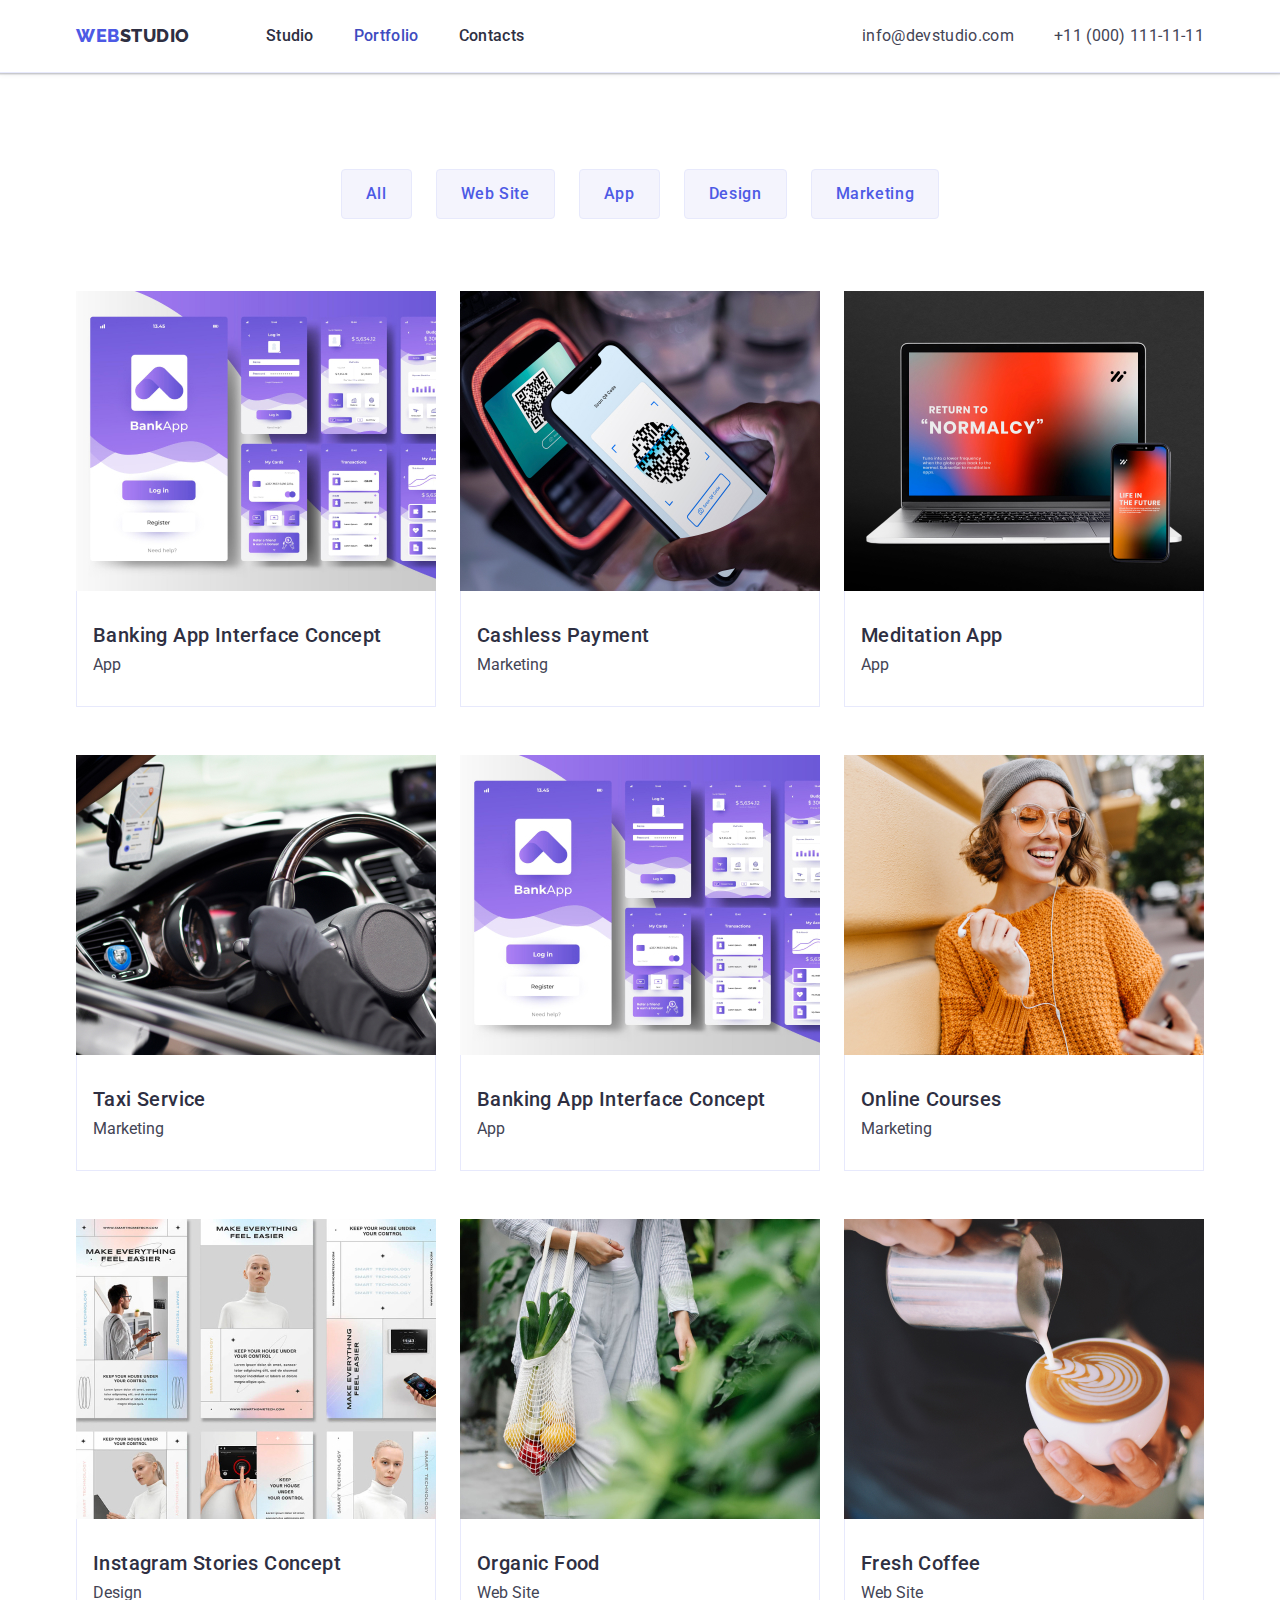
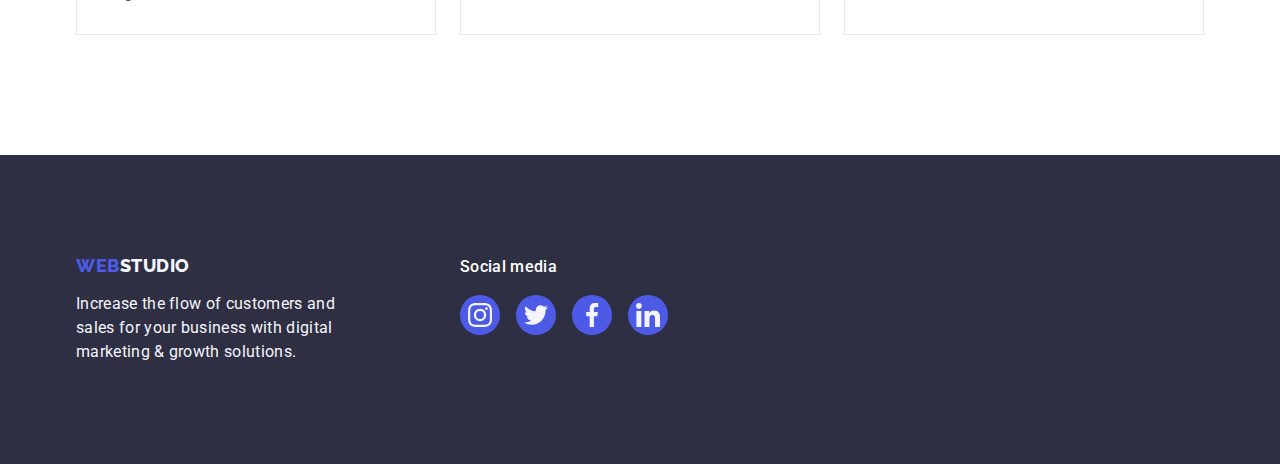
==== portfolio.html @ c58bf481 "Initial commit" ====
<!DOCTYPE html>
<html lang="en">
  <head>
    <meta charset="UTF-8" />
    <meta http-equiv="X-UA-Compatible" content="IE=edge" />
    <meta name="viewport" content="width=device-width, initial-scale=1.0" />
    <title>Portfolio</title>
    <link rel="preconnect" href="https://fonts.googleapis.com" />
    <link rel="preconnect" href="https://fonts.gstatic.com" crossorigin />
    <link
      href="https://fonts.googleapis.com/css2?family=Raleway:wght@800&family=Roboto:wght@400;500;700&display=swap"
      rel="stylesheet"
    />
    <link
      rel="stylesheet"
      href="https://cdnjs.cloudflare.com/ajax/libs/modern-normalize/1.1.0/modern-normalize.min.css"
      integrity="sha512-wpPYUAdjBVSE4KJnH1VR1HeZfpl1ub8YT/NKx4PuQ5NmX2tKuGu6U/JRp5y+Y8XG2tV+wKQpNHVUX03MfMFn9Q=="
      crossorigin="anonymous"
      referrerpolicy="no-referrer"
    />
    <link rel="stylesheet" href="./css/style.css" />
  </head>
  <body>
    <header class="header">
      <div class="header-div container">
        <nav class="header-div-nav">
          <a href="./index.html" target="_blank" class="web-studio-logo link">
            WEB<span class="web-studio">Studio</span>
          </a>
          <ul class="ul-list-menu">
            <li >
              <a  class="menu-p link"  href="./index.html">Studio</a>
            </li>
            <li >
              <a class="menu link" href="./portfolio.html">Portfolio</a>
            </li>
            <li>
              <a class="menu-s link" href="">Contacts</a>
            </li>
          </ul>
        </nav>
        <address class="address">
          <ul class="ul-list-menu">
            <li>
              <a class="contacts-info link" href="mailto:info@devstudio.com"
                >info@devstudio.com</a
              >
            </li>
            <li>
              <a class="contacts-info link" href="tel:+110001111111">+11 (000) 111-11-11</a>
            </li>
          </ul>
        </address>
      </div>
      </header>
    <main>
      <section class="filter-section">
        <div class="container">
          <h1 hidden>Filters</h1>
          <ul class="portfolio-list-filters list ">
            <li>
              <button class="all-button" type="button">All</button>
            </li>
            <li>
              <button class="all-button" type="button">Web Site</button>
            </li>
            <li>
              <button class="all-button" type="button">App</button>
            </li>
            <li>
              <button class="all-button" type="button">Design</button>
            </li>
            <li>
              <button class="all-button" type="button">Marketing</button>
            </li>
          </ul>

          <ul class="portfolio-list list">
            <li class="portfolio-list-item">
              <a class="portfolio-link" href="">
                <div class="portfolio-card-wrap">
                  <img
                  src="./images/Portfolio/App/BankingAppInterfaceConcept.jpg"
                  alt="Banking App Interface Concept"
                  width="360"
                />
                <p class="portfolio-part-text">14 Stylish and User-Friendly App Design Concepts · Task Manager App · Calorie Tracker App · Exotic Fruit Ecommerce App · Cloud Storage App </p>
                </div>
              <div  class="container-apps">
                <h2 class="main-features">Banking App Interface Concept</h2>
                <p class="partfolio-parag ">App</p>
                </div>
              </a>
            </li>
            <li class="portfolio-list-item ">
              <a class="portfolio-link" href="">
                <div class="portfolio-card-wrap">
                  <img
                  src="./images/Portfolio/App/CashlessPayment.jpg"
                  alt="Cashless Payment"
                  width="360"
                />
                <p class="portfolio-part-text">14 Stylish and User-Friendly App Design Concepts · Task Manager App · Calorie Tracker App · Exotic Fruit Ecommerce App · Cloud Storage App </p>
                </div>
              <div class="container-apps">
                  <h2 class="main-features">Cashless Payment</h2>
                  <p class="partfolio-parag">Marketing</p>
                </div>
              </a>
            </li>
          <li class="portfolio-list-item">
            <a class="portfolio-link" href="">
                <div class="portfolio-card-wrap">
                  <img
                  src="./images/Portfolio/App/MeditationApp.jpg"
                  alt="Meditation App"
                  width="360"
              />
              <p class="portfolio-part-text">14 Stylish and User-Friendly App Design Concepts · Task Manager App · Calorie Tracker App · Exotic Fruit Ecommerce App · Cloud Storage App </p>
                </div>
                <div class="container-apps">
                  <h2 class="main-features">Meditation App</h2>
                  <p class="partfolio-parag">App</p>
                 </div> 
            </a>
           </li>
             <li class="portfolio-list-item">
              <a class="portfolio-link" href="">
                <div class="portfolio-card-wrap">
                  <img
                  src="./images/Portfolio/App/TaxiService.jpg"
                  alt="Taxi Service"
                  width="360"
              />
              <p class="portfolio-part-text">
                14 Stylish and User-Friendly App Design Concepts · Task Manager App · Calorie Tracker App · Exotic Fruit Ecommerce App · Cloud Storage App 
              </p>
                </div>
                <div class="container-apps">
                  <h2 class="main-features">Taxi Service</h2>
                  <p class="partfolio-parag">Marketing</p>
                </div> 
               </a>
            </li>
            <li class="portfolio-list-item">
              <a class="portfolio-link" href="">
                <div class="portfolio-card-wrap">
                  <img
                  src="./images/Portfolio/App/BankingAppInterfaceConcept.jpg"
                  alt="Banking App Interface Concept"
                  width="360"
                />
                <p class="portfolio-part-text">14 Stylish and User-Friendly App Design Concepts · Task Manager App · Calorie Tracker App · Exotic Fruit Ecommerce App · Cloud Storage App </p>
                </div>
              <div  class="container-apps">
                <h2 class="main-features">Banking App Interface Concept</h2>
                <p class="partfolio-parag">App</p>
                </div>
              </a>
            </li>

            <li class="portfolio-list-item">
              <a class="portfolio-link" href="">
                <div class="portfolio-card-wrap">
                  <img
                  src="./images/Portfolio/App/OnlineCourses.jpg"
                  alt="Online Courses"
                  width="360"
                />
                  <p class="portfolio-part-text">
                    14 Stylish and User-Friendly App Design Concepts · Task Manager App · Calorie Tracker App · Exotic Fruit Ecommerce App · Cloud Storage App 
                  </p>
                </div>
                <div class="container-apps">
                  <h2 class="main-features">Online Courses</h2>
                  <p class="partfolio-parag">Marketing</p>
                </div>
              </a>
            </li>
            <li class="portfolio-list-item">
              <a class="portfolio-link" href="">
                <div class="portfolio-card-wrap">
                  <img
                  src="./images/Portfolio/App/InstagramStoriesConcept.jpg"
                  alt="Instagram Stories Concept"
                  width="360"
                />
                <p class="portfolio-part-text">
                  14 Stylish and User-Friendly App Design Concepts · Task Manager App · Calorie Tracker App · Exotic Fruit Ecommerce App · Cloud Storage App 
                </p>
                </div>
                <div class="container-apps">
                  <h2 class="main-features">Instagram Stories Concept</h2>
                  <p class="partfolio-parag">Design</p>
                </div>
              </a>
            </li>
            <li class="portfolio-list-item">
              <a class="portfolio-link" href="">
                <div class="portfolio-card-wrap">
                  <img
                    src="./images/Portfolio/App/OrganicFood.jpg"
                    alt="Organic Food"
                    width="360"
                  />
                  <p class="portfolio-part-text">
                    14 Stylish and User-Friendly App Design Concepts · Task Manager App · Calorie Tracker App · Exotic Fruit Ecommerce App · Cloud Storage App 
                  </p>
                </div>
                <div class="container-apps">
                  <h2 class="main-features">Organic Food</h2>
                  <p class="partfolio-parag">Web Site</p>
                </div>
              </a>
            </li>
            <li class="portfolio-list-item">
              <a class="portfolio-link" href="">
                <div class="portfolio-card-wrap">
                  <img
                  src="./images/Portfolio/App/FreshCoffee.jpg"
                  alt="Fresh Coffee"
                  width="360"
                />
                  <p class="portfolio-part-text">
                    14 Stylish and User-Friendly App Design Concepts · Task Manager App · Calorie Tracker App · Exotic Fruit Ecommerce App · Cloud Storage App 
                  </p>
                </div>
                <div class="container-apps">
                  <h2 class="main-features">Fresh Coffee</h2>
                  <p class="partfolio-parag">Web Site</p>
                </div>
              </a>
            </li>
          </ul>
        </div>
        
      </section>
    </main>
    <footer class="main-footer">
      <div class="footer-container container">
        <div class="footer-logo">
          <a href="./index.html" target="blank" class="web-studio-logo link web-studio-footer">
            WEB<span class="studio-footer">Studio</span>
          </a>
          <p class="footer-p">
            Increase the flow of customers and sales for your business with digital
            marketing & growth solutions.
          </p>
        </div>
        <div class="footer-social"> 
          <p class="soc-media">Social media</p>
          <ul class="socials-footer list">
            <li class="socials-item">
              <a  href="" class="socials-footer-link link"  target="_blank" rel="noopener noreferrer" aria-label="Instagram icon">
                <svg class="socials-icon" width="24" height="24" >
                  <use href="./images/icons.svg#instagram"></use>
                </svg>
              </a>
            </li>
            <li class="socials-item">
              <a href="" class="socials-footer-link link" target="_blank" rel="noopener noreferrer" aria-label="Twitter icon" >
                <svg class="socials-icon" width="24" height="24" >
                  <use href="./images/icons.svg#twitter"></use>
                </svg>
              </a>
            </li>
            <li class="socials-item">
              <a href="" class="socials-footer-link link" target="_blank" rel="noopener noreferrer" aria-label="Facebook icon">
                <svg class="socials-icon" width="24" height="24" >
                  <use href="./images/icons.svg#facebook"></use>
                </svg>
              </a>
            </li>
            <li class="socials-item">
              <a href="" class="socials-footer-link link" target="_blank" rel="noopener noreferrer" aria-label="Linkedin icon">
                <svg class="socials-icon" width="24" height="24" >
                  <use href="./images/icons.svg#linkedin"></use>
                </svg>
              </a>
            </li>
          </ul>
        </div>
      </div>
    </footer>
  </body>
</html>
---- css/style.css ----
html {
  box-sizing: border-box;
}
*,
*::before,
* {
  box-sizing: inherit;
}
::after{
  content: "";
  position: absolute;
  left: 0;
  bottom: -1px; 
  height: 4px;
  background-color: var(--hover-link);
  border-radius: 2px;
}

:root {
  --background-color: #2e2f42;
  --background-light-color: #f4f4fd;
  --button-color: #4d5ae5;
  --hover-link: #404bbf;
  --border-buttom: #e7e9fc;
  --p_text: #434455;
  --fff: #ffffff;
  /* --transition: 250ms cubic-bezier(0.4, 0, 0.2, 1); */
}
img {
  display: block;
}
h1,
h2,
h3,
p,
ul {
  margin: 0;
  padding: 0;
}
.header {
  border-bottom: 1px solid var(--border-buttom);
  box-shadow: 0px 2px 1px rgba(46, 47, 66, 0.08),
    0px 1px 1px rgba(46, 47, 66, 0.16), 0px 1px 6px rgba(46, 47, 66, 0.08);
}
.header-div {
  padding: 24px 0px 24px 0px;
  display: flex;
  justify-content: space-between;
  align-items: center;
}
.container {
  width: 1158px;
  margin: 0 auto;
  padding: 0 15px;
}
.header-div-nav {
  display: flex;
  align-items: center;
}
button {
  font-family: "Roboto", sans-serif;
  font-weight: 500;
  letter-spacing: 0.04em;
  cursor: pointer;
}
body {
  margin: auto;
  font-family: "Roboto", sans-serif;
  font-style: normal;
  background-color: var(--fff);
  color: var(--p_text);
}
.link {
  text-decoration: none;
  display: block;
}
.web-studio-logo {
  display: inline-block;
  margin-right: 76px;
  font-family: "Raleway", sans-serif;
  font-weight: 800;
  font-size: 18px;
  line-height: 1.17;
  letter-spacing: 0.03em;
  text-transform: uppercase;
  color: var(--button-color);
}
.par {
  max-width: 264px;
}
.web-studio {
  color: var(--background-color);
}
/* Menu1 */
.ul-list-menu {
  list-style: none;
  display: flex;
  gap: 40px;
  padding: 0;
}
.menu {
  position: relative;
  display: block;
  padding: 24px 0;
  font-weight: 500;
  font-size: 16px;
  line-height: 1.5;
  letter-spacing: 0.02em;
  color: var(--hover-link);
  transition: color 250ms cubic-bezier(0.4, 0, 0.2, 1);
}
.menu:hover,
.menu:focus {
  color: var(--hover-link);
}
.menu-p{
  position: relative;
  display: block;
  padding: 24px 0;
  font-weight: 500;
  font-size: 16px;
  line-height: 1.5;
  letter-spacing: 0.02em;
  color: var(--background-color);
  transition: color 250ms cubic-bezier(0.4, 0, 0.2, 1);
}
.menu-s{
  position: relative;
  display: block;
  padding: 24px 0;
  font-weight: 500;
  font-size: 16px;
  line-height: 1.5;
  letter-spacing: 0.02em;
  color: var(--background-color);
  transition: color 250ms cubic-bezier(0.4, 0, 0.2, 1);
}
.menu-c:hover,
.menu-c:focus,
.menu-p:hover,
.menu-p:focus,
.menu-s:hover,
.menu-s:focus {
  color: var(--hover-link);
}
.address {
  font-style: normal;
  font-size: 16px;
  line-height: 1.5;
  letter-spacing: 0.02em;
}
.contacts-info {
  color: var(--p_text);
  transition: color 250ms cubic-bezier(0.4, 0, 0.2, 1);
}
.contacts-info:hover,
.contacts-info:focus {
  color: var(--hover-link);
}
/* Main */
/* Section 1 */
.main-hero {
  max-width: 1440px;
  margin-left: auto;
  margin-right: auto;
  padding-top: 188px;
  padding-bottom: 188px;
  min-height: 100px;
  background: var(--background-color);
  background-image: linear-gradient(rgba(46, 47, 66, 0.7), rgba(46, 47, 66, 0.7)),url(../images/background-img/people-office1.jpg);
  background-repeat: no-repeat;
  background-position: center;
  background-size: cover;
}

.solutions {
  margin-left: auto;
  margin-right: auto;
  max-width: 496px;
  min-height: 100px;
  font-weight: 700;
  font-size: 56px;
  line-height: 1.07;
  text-align: center;
  letter-spacing: 0.02em;
  color: var(--fff);
}
.order-btn {
  margin: 48px auto 0 auto;
  display: block;
  min-width: 169px;
  height: 56px;
  border-radius: 4px;
  border: none;
  font-family: "Roboto", sans-serif;
  font-size: 16px;
  padding: 16px 32px;
  box-shadow: 0px 4px 4px rgba(0, 0, 0, 0.15);
  border-radius: 4px;
  line-height: 1.5;
  color: var(--fff);
  background-color: var(--button-color);
  transition:background-color 250ms cubic-bezier(0.4, 0, 0.2, 1);
}
.order-btn:hover,
.order-btn:focus {
  background-color: var(--hover-link);
}
/* //  Section 1 */
/* Section 2 */
.section-features {
  padding: 120px 0;
}
.features-ul-list {
  display: flex;
  justify-content: space-between;
  gap: 24px;
  padding: 0px;
}
.features-ul-li {
  width: calc((100% - 72px) / 4);
  list-style-type: none;
}
.features-cards {
  height: 112px;
  margin-bottom: 8px;
  border-radius: 4px;
  display: flex;
  align-items: center;
  justify-content: center;
  background-color: var(--background-light-color);

}
.main-features {
  margin-bottom: 8px;
  font-weight: 500;
  font-size: 20px;
  line-height: 1.2;
  letter-spacing: 0.02em;
  color: var(--background-color);
}
.visually-hidden {
  position: absolute;
  width: 1px;
  height: 1px;
  margin: -1px;
  border: 0;
  padding: 0;
  white-space: nowrap;
  clip-path: inset(100%);
  clip: rect(0 0 0 0);
  overflow: hidden;
}
.main-parag {
  font-size: 16px;
  line-height: 1.5;
  letter-spacing: 0.02em;
  color: #434455;
}
.main-parag:hover,
.main-parag:focus{
  transform: translateY(0%);
}
/* //Section 2 */
/* Section 3 */
.actions {
  padding-bottom: 120px;
  background: var(--fff);
}
.main-actions {
  margin-bottom: 72px;
  font-family: "Roboto";
  font-style: normal;
  font-weight: 700;
  font-size: 36px;
  line-height: 1.11;
  text-align: center;
  letter-spacing: 0.02em;
  text-transform: capitalize;
  color: var(--background-color);
}
.list {
  list-style: none;
}

.ul-actions {
  display: flex;
  padding-left: 0;
  gap: 24px;
  margin-right: 24px;
  margin-right: 0;
}
/* //Section 3 */
/* Section 4 */
.team {
  padding-top: 120px;
  padding-bottom: 120px;
  background: var(--background-light-color);
}
.our-team {
  margin-bottom: 72px;
  font-style: normal;
  font-weight: 700;
  font-size: 36px;
  line-height: 1.11;
  text-align: center;
  letter-spacing: 0.02em;
  text-transform: capitalize;
  color: var(--background-color);
}
.ul-team {
  display: flex;
  gap: 24px;
  padding-left: 0;
}
.team-items {
  gap: 24px;
  border-radius: 0px 0px 4px 4px;
  background-color: var(--fff);
  box-shadow: 0px 1px 6px rgba(46, 47, 66, 0.08),
    0px 1px 1px rgba(46, 47, 66, 0.16), 0px 2px 1px rgba(46, 47, 66, 0.08);
}
.div-team-items {
  padding: 32px 0;
}
.name-and-surname {
  margin-bottom: 8px;
  font-size: 20px;
  font-weight: 500;
  line-height: 1.2;
  text-align: center;
  letter-spacing: 0.02em;
  color: var(--background-color);
}
.job {
  margin-bottom: 8px;
  font-weight: 400;
  font-size: 16px;
  line-height: 1.5;
  text-align: center;
  letter-spacing: 0.02em;
  color: var(--p_text);
}
/* Social items */
.socials {
  display: flex;
  justify-content: center;
  align-items: center;
  gap: 24px;
 
}
.socials-link {
  display: flex;
  justify-content: center;
  align-items: center;
  height: 100%;
  background-color: var(--button-color);
  border-radius: 50%;
  color: var(--background-light-color);
  transition: background-color 250ms cubic-bezier(0.4, 0, 0.2, 1);
  
}

.socials-item{
  width: 40px;
  height: 40px; 
}
.socials-link:hover ,
.socials-link:focus {
  background-color: var(--hover-link); 
}
.socials-icon {
  fill: var(--background-light-color);
}


/* // Social items */
.customers{
  padding-top: 120px;
  padding-bottom: 120px;
}
.customers-h2 {
  margin-bottom: 72px;
  font-weight: 700;
  font-size: 36px;
  line-height: 1.11;
  text-align: center;
  letter-spacing: 0.02em;
  text-transform: capitalize;
  color: var(--background-color);
}
.customers-clients{
  display: flex;
  gap: 24px;
}
.customer-items{
  width:calc((100% - 120px) / 6);
  height: 88px;
  
}
.customer-link{
  display: flex; 
  align-items: center; 
  justify-content: center; 
  color:#8e8f99;
  width: 100%;
  height: 100%;
  border: 1px solid #8e8f99;
  border-radius: 4px;
  transition:border-color 250ms cubic-bezier(0.4, 0, 0.2, 1), color 250ms cubic-bezier(0.4, 0, 0.2, 1);
}
.customer-link:hover,
.customer-link:focus{
  border-color: var(--hover-link);
  color: var(--hover-link);
}
.logo-ya-co{
  fill: currentColor;
}
.main-footer {
  padding-top: 100px;
  padding-bottom: 100px;
  background: var(--background-color);
}
.footer-container{
  display: flex;
  align-items: baseline;
}
.footer-logo{
 
  margin-right: 120px;
}

.socials-footer{
  display: flex;
  gap:16px;
}
.socials-footer-link{
  display: flex;
  justify-content: center;
  align-items: center;
  height: 100%;
  background-color: var(--button-color);
  border-radius: 50%;
  color: var(--background-light-color);
  transition: background-color 250ms cubic-bezier(0.4, 0, 0.2, 1);
  width: 40px;
  height: 40px;
}
.socials-footer-link:hover,
.socials-footer-link:focus{
  background-color: #31d0aa;
}

.studio-footer {
  color: var(--background-light-color);
}
.footer-p {
  max-width: 264px;
  font-weight: 400;
  font-size: 16px;
  line-height: 1.5;
  letter-spacing: 0.02em;
  color: var(--background-light-color);
}
.footer-social{

}
.soc-media {
  margin-bottom: 16px; 
  font-weight: 500;
  font-size: 16px;
  line-height: 24px;
  letter-spacing: 0.02em;
  color: var(--fff);
}
.web-studio-footer {
  margin: 0;
  margin-bottom: 16px;
}
/* Portfolio */
.filter-section {
  padding-top: 96px;
  padding-bottom: 120px;
}
.portfolio-list-filters {
  display: flex;
  justify-content: center;
  gap: 24px;
  padding-left: 0;
  margin-bottom: 72px;
  margin-right: 24px；;
}
.portfolio-list {
  column-gap: 24px;
  padding-left: 0;
  display: flex;
  gap: 24px;
  margin-right: 24px;
  margin-right: 0;
  flex-wrap: wrap;
  row-gap: 48px;
}
.portfolio-list-item{

}
.portfolio-link{
  display: block;
  transition:box-shadow 250ms cubic-bezier(0.4, 0, 0.2, 1);
  text-decoration: none;
}
.portfolio-link:hover,
.portfolio-link:focus{
  box-shadow:  0px 1px 6px rgba(46, 47, 66, 0.08), 0px 1px 1px rgba(46, 47, 66, 0.16), 0px 2px 1px rgba(46, 47, 66, 0.08); 
  
}
.partfolio-parag{
  color: var(--p_text);
 
}
.container-apps {
  padding: 32px 16px;
  border: 1px solid var(--border-buttom);
  border-top: none;
  position: relative;
  overflow: hidden; 
  
}
.all-button {
  border: 1px solid var(--border-buttom);
  padding-top: 12px;
  padding-bottom: 12px;
  padding-left: 24px;
  padding-right: 24px;
  font-family: var(--primary-font);
  font-size: 16px;
  line-height: 1.5;
  letter-spacing: 0.04em;
  color: var(--button-color);
  background-color: var(--background-light-color);
  border-radius: 4px;
  transition: color 250ms cubic-bezier(0.4, 0, 0.2, 1), background-color 250ms cubic-bezier(0.4, 0, 0.2, 1), border-color 250ms cubic-bezier(0.4, 0, 0.2, 1), box-shadow 250ms cubic-bezier(0.4, 0, 0.2, 1); 
}
.all-button:hover,
.all-button:focus {
  border: 1px solid transparent;
  border-radius: 4px;
  color: var(--fff);
  background-color: var(--hover-link);
  box-shadow: 0px 3px 1px rgba(0, 0, 0, 0.1), 0px 2px 1px rgba(0, 0, 0, 0.08),
  0px 2px 2px rgba(0, 0, 0, 0.12);
}
/* .portfolio_list_item{

} */

/* Modal Window */
.modal-container{
  position: fixed;
  top: 0; 
  left: 0;
  width: 100%;
  height: 100%;
  background-color: rgba(46, 47, 66, 0.4);
  transition: opacity 250ms cubic-bezier(0.4, 0, 0.2, 1), visibility 250ms cubic-bezier(0.4, 0, 0.2, 1);
}
.is-hidden{
  opacity: 0;
  visibility: hidden; 
  pointer-events: none;
}

.portfolio-card-wrap{
  position: relative;
  overflow: hidden;
}
.portfolio-part-text{
  height: 100%;
  line-height: 1.5;
  letter-spacing: 0.02em; 
  color: var(--background-light-color);
  position: absolute;
  top: 0;
  padding: 40px 32px;
  transform: translateY(100%);
  background-color: var(--button-color);
  /* transform: 250ms cubic-bezier(0.4, 0, 0.2, 1); */
  transition:transform 250ms cubic-bezier(0.4, 0, 0.2, 1); 
}
.portfolio-link:hover .portfolio-part-text,
.portfolio-link:focus .portfolio-part-text{
transform: translateY(0);
}

.modal-window{
  position: absolute;
  top: 50%; 
  left: 50%; 
  transform: translate(-50%, -50%) scale(1);
  width: 408px;
  min-height: 584px; 
  background: #fcfcfc;
  box-shadow:  0px 1px 1px rgba(0, 0, 0, 0.14), 0px 1px 3px rgba(0, 0, 0, 0.12), 0px 2px 1px rgba(0, 0, 0, 0.2); 
  border-radius: 4px; 
  transition: transform 250ms cubic-bezier(0.4, 0, 0.2, 1);
  
}
.modal-btn{
  display: flex;
  align-items: center; 
  justify-content: center;
  position: absolute; 
  padding: 0;
  cursor: pointer; 
  top: 24px; 
  right: 24px;
  width: 24px;
  height: 24px;
  border-radius: 50%;
  background-color: #e7e9fc; 
  border: 1px solid rgba(0, 0, 0, 0.1); 
  transition: background-color 250ms cubic-bezier(0.4, 0, 0.2, 1), border 250ms cubic-bezier(0.4, 0, 0.2, 1);

}
.modal-btn:hover,
.modal-btn:focus{
  background-color:var(--hover-link);
  border: none; 
  fill: var(--fff);
}
.modal-icon{
  transition: fill 250ms cubic-bezier(0.4, 0, 0.2, 1); 
}
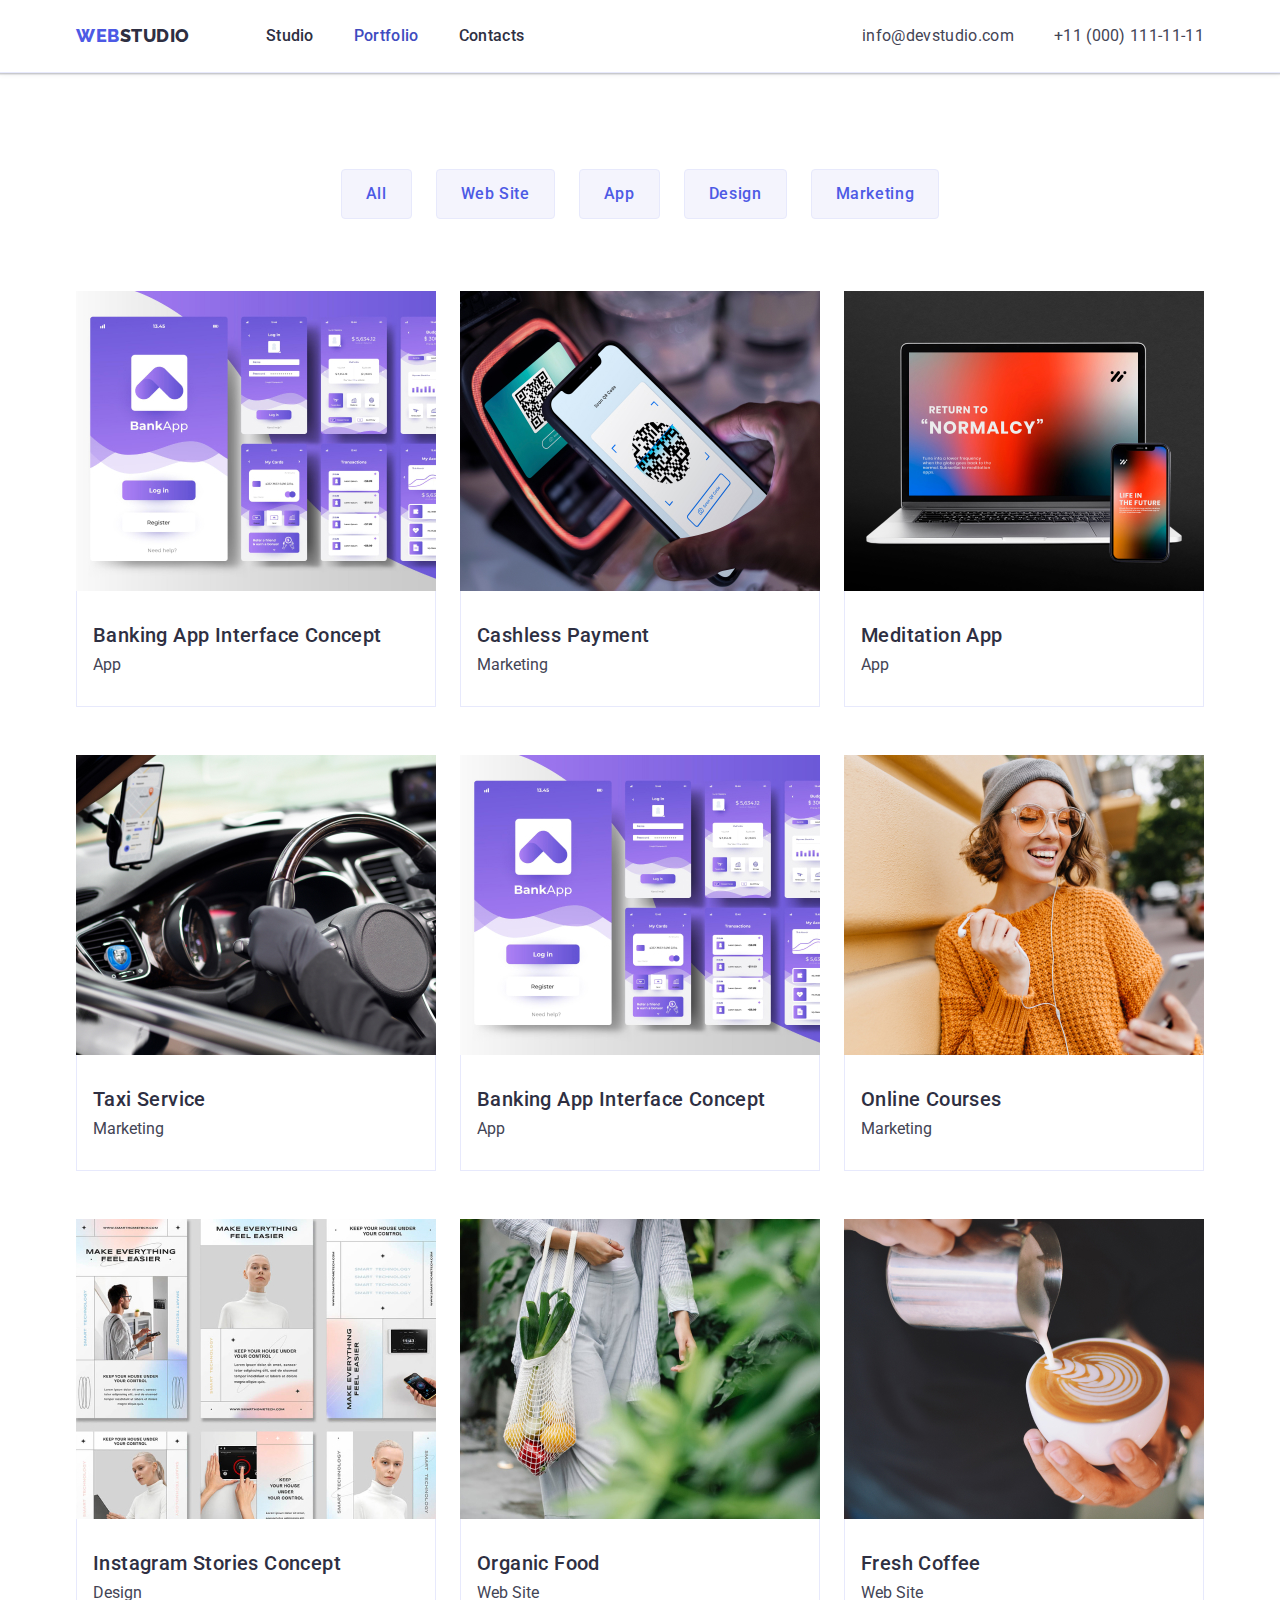
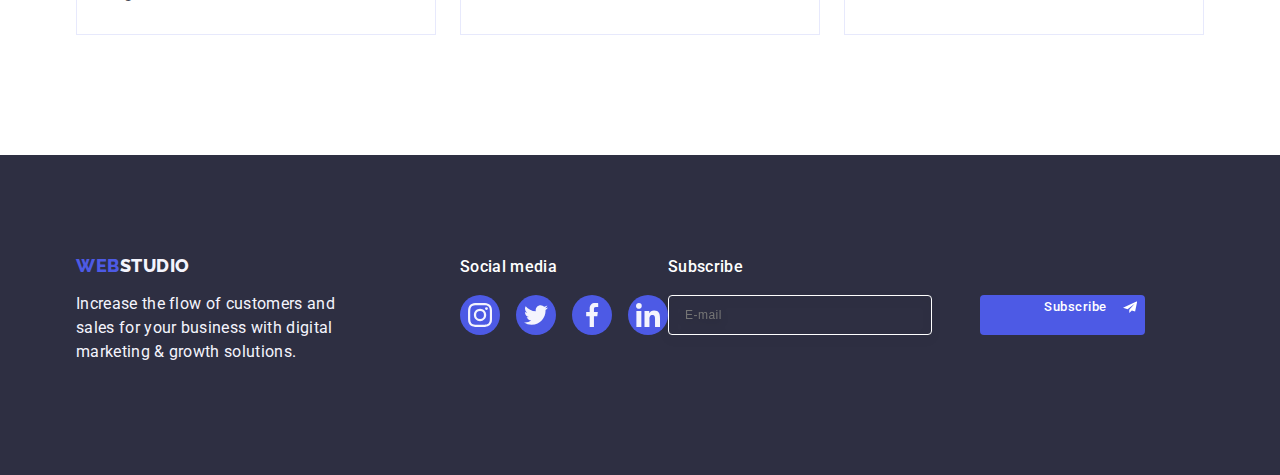
==== commit d9ba9b4e: "upd portfolio-footer" ====
--- a/portfolio.html
+++ b/portfolio.html
@@ -280,6 +280,20 @@
             </li>
           </ul>
         </div>
+      <div class="div-subscribe">
+        <p class="subscribe-text">Subscribe</p>
+        <form class="subscribe">
+          <label class="label-subscribe" for="name-subscribe" aria-label="name subscribe">
+            <input class="email-input" type="email" name="name-subscribe" id="name-subscribe" placeholder="E-mail">
+           </label>
+           <button class="footer-submit-btn" type="submit">
+            Subscribe
+            <svg class="svg-send-icon" width="24" height="24">
+              <use href="./images/icons.svg#icon-send"></use>
+            </svg>
+          </button>
+        </form>
+      </div>
       </div>
     </footer>
   </body>
--- a/css/style.css
+++ b/css/style.css
@@ -6,11 +6,11 @@
 * {
   box-sizing: inherit;
 }
-::after{
+::after {
   content: "";
   position: absolute;
   left: 0;
-  bottom: -1px; 
+  bottom: -1px;
   height: 4px;
   background-color: var(--hover-link);
   border-radius: 2px;
@@ -24,7 +24,9 @@
   --border-buttom: #e7e9fc;
   --p_text: #434455;
   --fff: #ffffff;
-  /* --transition: 250ms cubic-bezier(0.4, 0, 0.2, 1); */
+  --modal-window-input-bc: #fcfcfc;
+  --modal-contacts: #8e8f99;
+  --transition: 250ms cubic-bezier(0.4, 0, 0.2, 1);
 }
 img {
   display: block;
@@ -113,7 +115,7 @@
 .menu:focus {
   color: var(--hover-link);
 }
-.menu-p{
+.menu-p {
   position: relative;
   display: block;
   padding: 24px 0;
@@ -124,7 +126,7 @@
   color: var(--background-color);
   transition: color 250ms cubic-bezier(0.4, 0, 0.2, 1);
 }
-.menu-s{
+.menu-s {
   position: relative;
   display: block;
   padding: 24px 0;
@@ -167,7 +169,11 @@
   padding-bottom: 188px;
   min-height: 100px;
   background: var(--background-color);
-  background-image: linear-gradient(rgba(46, 47, 66, 0.7), rgba(46, 47, 66, 0.7)),url(../images/background-img/people-office1.jpg);
+  background-image: linear-gradient(
+      rgba(46, 47, 66, 0.7),
+      rgba(46, 47, 66, 0.7)
+    ),
+    url(../images/background-img/people-office1.jpg);
   background-repeat: no-repeat;
   background-position: center;
   background-size: cover;
@@ -200,7 +206,7 @@
   line-height: 1.5;
   color: var(--fff);
   background-color: var(--button-color);
-  transition:background-color 250ms cubic-bezier(0.4, 0, 0.2, 1);
+  transition: background-color 250ms cubic-bezier(0.4, 0, 0.2, 1);
 }
 .order-btn:hover,
 .order-btn:focus {
@@ -229,7 +235,6 @@
   align-items: center;
   justify-content: center;
   background-color: var(--background-light-color);
-
 }
 .main-features {
   margin-bottom: 8px;
@@ -258,7 +263,7 @@
   color: #434455;
 }
 .main-parag:hover,
-.main-parag:focus{
+.main-parag:focus {
   transform: translateY(0%);
 }
 /* //Section 2 */
@@ -347,7 +352,6 @@
   justify-content: center;
   align-items: center;
   gap: 24px;
- 
 }
 .socials-link {
   display: flex;
@@ -358,24 +362,22 @@
   border-radius: 50%;
   color: var(--background-light-color);
   transition: background-color 250ms cubic-bezier(0.4, 0, 0.2, 1);
-  
-}
-
-.socials-item{
+}
+
+.socials-item {
   width: 40px;
-  height: 40px; 
-}
-.socials-link:hover ,
+  height: 40px;
+}
+.socials-link:hover,
 .socials-link:focus {
-  background-color: var(--hover-link); 
+  background-color: var(--hover-link);
 }
 .socials-icon {
   fill: var(--background-light-color);
 }
 
-
 /* // Social items */
-.customers{
+.customers {
   padding-top: 120px;
   padding-bottom: 120px;
 }
@@ -389,32 +391,32 @@
   text-transform: capitalize;
   color: var(--background-color);
 }
-.customers-clients{
+.customers-clients {
   display: flex;
   gap: 24px;
 }
-.customer-items{
-  width:calc((100% - 120px) / 6);
+.customer-items {
+  width: calc((100% - 120px) / 6);
   height: 88px;
-  
-}
-.customer-link{
-  display: flex; 
-  align-items: center; 
-  justify-content: center; 
-  color:#8e8f99;
+}
+.customer-link {
+  display: flex;
+  align-items: center;
+  justify-content: center;
+  color: #8e8f99;
   width: 100%;
   height: 100%;
   border: 1px solid #8e8f99;
   border-radius: 4px;
-  transition:border-color 250ms cubic-bezier(0.4, 0, 0.2, 1), color 250ms cubic-bezier(0.4, 0, 0.2, 1);
+  transition: border-color 250ms cubic-bezier(0.4, 0, 0.2, 1),
+    color 250ms cubic-bezier(0.4, 0, 0.2, 1);
 }
 .customer-link:hover,
-.customer-link:focus{
+.customer-link:focus {
   border-color: var(--hover-link);
   color: var(--hover-link);
 }
-.logo-ya-co{
+.logo-ya-co {
   fill: currentColor;
 }
 .main-footer {
@@ -422,20 +424,19 @@
   padding-bottom: 100px;
   background: var(--background-color);
 }
-.footer-container{
+.footer-container {
   display: flex;
   align-items: baseline;
 }
-.footer-logo{
- 
+.footer-logo {
   margin-right: 120px;
 }
 
-.socials-footer{
-  display: flex;
-  gap:16px;
-}
-.socials-footer-link{
+.socials-footer {
+  display: flex;
+  gap: 16px;
+}
+.socials-footer-link {
   display: flex;
   justify-content: center;
   align-items: center;
@@ -448,7 +449,7 @@
   height: 40px;
 }
 .socials-footer-link:hover,
-.socials-footer-link:focus{
+.socials-footer-link:focus {
   background-color: #31d0aa;
 }
 
@@ -463,11 +464,10 @@
   letter-spacing: 0.02em;
   color: var(--background-light-color);
 }
-.footer-social{
-
+.footer-social {
 }
 .soc-media {
-  margin-bottom: 16px; 
+  margin-bottom: 16px;
   font-weight: 500;
   font-size: 16px;
   line-height: 24px;
@@ -477,6 +477,55 @@
 .web-studio-footer {
   margin: 0;
   margin-bottom: 16px;
+}
+.subscribe {
+  display: flex;
+  width: 453px;
+  height: 80px;
+  gap: 24px;
+}
+.subscribe-text{
+  display: flex;
+  font-weight: 500;
+  margin-bottom: 16px; 
+  line-height: 1.5;
+  letter-spacing: 0.02em;
+  color: var(--fff);
+}
+.label-subscribe{
+ 
+}
+
+.email-input {
+  width: 264px;
+  height: 40px;
+  border: 1px solid var(--fff);
+  filter: drop-shadow(0px 4px 4px rgba(0, 0, 0, 0.15));
+  border-radius: 4px;
+  background-color: transparent; 
+  font-size: 12px;
+  line-height: 1.5;
+  letter-spacing: 0.04em;
+  color: var(--fff);
+  padding-left: 16px;
+}
+
+.footer-submit-btn{
+  display: flex;
+  justify-content: center;
+  align-items: center;
+  min-width: 165px;
+  height: 40px ;
+  background: var(--button-color);
+  border-radius: 4px;
+  padding: 8px 8px 24px 64px;
+  margin-left: 24px;
+  line-height: 1.5 ;
+  color: var(--fff);
+  border: none;
+}
+.svg-send-icon{
+  margin-left: 16px;
 }
 /* Portfolio */
 .filter-section {
@@ -501,30 +550,27 @@
   flex-wrap: wrap;
   row-gap: 48px;
 }
-.portfolio-list-item{
-
-}
-.portfolio-link{
+.portfolio-list-item {
+}
+.portfolio-link {
   display: block;
-  transition:box-shadow 250ms cubic-bezier(0.4, 0, 0.2, 1);
+  transition: box-shadow 250ms cubic-bezier(0.4, 0, 0.2, 1);
   text-decoration: none;
 }
 .portfolio-link:hover,
-.portfolio-link:focus{
-  box-shadow:  0px 1px 6px rgba(46, 47, 66, 0.08), 0px 1px 1px rgba(46, 47, 66, 0.16), 0px 2px 1px rgba(46, 47, 66, 0.08); 
-  
-}
-.partfolio-parag{
+.portfolio-link:focus {
+  box-shadow: 0px 1px 6px rgba(46, 47, 66, 0.08),
+    0px 1px 1px rgba(46, 47, 66, 0.16), 0px 2px 1px rgba(46, 47, 66, 0.08);
+}
+.partfolio-parag {
   color: var(--p_text);
- 
 }
 .container-apps {
   padding: 32px 16px;
   border: 1px solid var(--border-buttom);
   border-top: none;
   position: relative;
-  overflow: hidden; 
-  
+  overflow: hidden;
 }
 .all-button {
   border: 1px solid var(--border-buttom);
@@ -539,7 +585,10 @@
   color: var(--button-color);
   background-color: var(--background-light-color);
   border-radius: 4px;
-  transition: color 250ms cubic-bezier(0.4, 0, 0.2, 1), background-color 250ms cubic-bezier(0.4, 0, 0.2, 1), border-color 250ms cubic-bezier(0.4, 0, 0.2, 1), box-shadow 250ms cubic-bezier(0.4, 0, 0.2, 1); 
+  transition: color 250ms cubic-bezier(0.4, 0, 0.2, 1),
+    background-color 250ms cubic-bezier(0.4, 0, 0.2, 1),
+    border-color 250ms cubic-bezier(0.4, 0, 0.2, 1),
+    box-shadow 250ms cubic-bezier(0.4, 0, 0.2, 1);
 }
 .all-button:hover,
 .all-button:focus {
@@ -548,36 +597,37 @@
   color: var(--fff);
   background-color: var(--hover-link);
   box-shadow: 0px 3px 1px rgba(0, 0, 0, 0.1), 0px 2px 1px rgba(0, 0, 0, 0.08),
-  0px 2px 2px rgba(0, 0, 0, 0.12);
+    0px 2px 2px rgba(0, 0, 0, 0.12);
 }
 /* .portfolio_list_item{
 
 } */
 
 /* Modal Window */
-.modal-container{
+.modal-container {
   position: fixed;
-  top: 0; 
+  top: 0;
   left: 0;
   width: 100%;
   height: 100%;
   background-color: rgba(46, 47, 66, 0.4);
-  transition: opacity 250ms cubic-bezier(0.4, 0, 0.2, 1), visibility 250ms cubic-bezier(0.4, 0, 0.2, 1);
-}
-.is-hidden{
+  transition: opacity 250ms cubic-bezier(0.4, 0, 0.2, 1),
+    visibility 250ms cubic-bezier(0.4, 0, 0.2, 1);
+}
+.is-hidden {
   opacity: 0;
-  visibility: hidden; 
+  visibility: hidden;
   pointer-events: none;
 }
 
-.portfolio-card-wrap{
+.portfolio-card-wrap {
   position: relative;
   overflow: hidden;
 }
-.portfolio-part-text{
+.portfolio-part-text {
   height: 100%;
   line-height: 1.5;
-  letter-spacing: 0.02em; 
+  letter-spacing: 0.02em;
   color: var(--background-light-color);
   position: absolute;
   top: 0;
@@ -585,49 +635,196 @@
   transform: translateY(100%);
   background-color: var(--button-color);
   /* transform: 250ms cubic-bezier(0.4, 0, 0.2, 1); */
-  transition:transform 250ms cubic-bezier(0.4, 0, 0.2, 1); 
+  transition: transform 250ms cubic-bezier(0.4, 0, 0.2, 1);
 }
 .portfolio-link:hover .portfolio-part-text,
-.portfolio-link:focus .portfolio-part-text{
-transform: translateY(0);
-}
-
-.modal-window{
+.portfolio-link:focus .portfolio-part-text {
+  transform: translateY(0);
+}
+
+.modal-window {
+  padding: 72px 24px 24px 24px; 
   position: absolute;
-  top: 50%; 
-  left: 50%; 
+  top: 50%;
+  left: 50%;
   transform: translate(-50%, -50%) scale(1);
   width: 408px;
-  min-height: 584px; 
+  min-height: 584px;
   background: #fcfcfc;
-  box-shadow:  0px 1px 1px rgba(0, 0, 0, 0.14), 0px 1px 3px rgba(0, 0, 0, 0.12), 0px 2px 1px rgba(0, 0, 0, 0.2); 
-  border-radius: 4px; 
+  box-shadow: 0px 1px 1px rgba(0, 0, 0, 0.14), 0px 1px 3px rgba(0, 0, 0, 0.12),
+    0px 2px 1px rgba(0, 0, 0, 0.2);
+  border-radius: 4px;
   transition: transform 250ms cubic-bezier(0.4, 0, 0.2, 1);
-  
-}
-.modal-btn{
-  display: flex;
-  align-items: center; 
+}
+.modal-btn {
+  display: flex;
+  align-items: center;
   justify-content: center;
-  position: absolute; 
+  position: absolute;
   padding: 0;
-  cursor: pointer; 
-  top: 24px; 
+  cursor: pointer;
+  top: 24px;
   right: 24px;
   width: 24px;
   height: 24px;
   border-radius: 50%;
-  background-color: #e7e9fc; 
-  border: 1px solid rgba(0, 0, 0, 0.1); 
-  transition: background-color 250ms cubic-bezier(0.4, 0, 0.2, 1), border 250ms cubic-bezier(0.4, 0, 0.2, 1);
-
+  background-color: #e7e9fc;
+  border: 1px solid rgba(0, 0, 0, 0.1);
+  transition: background-color 250ms cubic-bezier(0.4, 0, 0.2, 1),
+    border 250ms cubic-bezier(0.4, 0, 0.2, 1);
+  margin-bottom: 24px;
 }
 .modal-btn:hover,
-.modal-btn:focus{
-  background-color:var(--hover-link);
-  border: none; 
+.modal-btn:focus {
+  background-color: var(--hover-link);
+  border: none;
   fill: var(--fff);
 }
-.modal-icon{
-  transition: fill 250ms cubic-bezier(0.4, 0, 0.2, 1); 
-}
+.modal-title {
+  text-align: center;
+  max-width: 360px;
+  margin-bottom: 16px;
+  font-weight: 500;
+  font-size: 16px;
+  line-height: 1.5;
+  letter-spacing: 0.02em;
+  color: var(--background-color);
+}
+.modal-contacts {
+  display: block;
+  margin-bottom: 4px;
+  color: var(--modal-contacts);
+  font-size: 12px;
+  line-height: 1.17;
+  letter-spacing: 0.04em;
+}
+
+.input-wrap{
+  position: relative;
+}
+
+.modal-input {
+  width: 100%;
+  height: 40px;
+  border-radius: 4px;
+  background-color: transparent;
+  outline: transparent;
+  padding-left: 38px;
+  transition: border-color 250ms cubic-bezier(0.4, 0, 0.2, 1);
+  border: 1px solid rgba(46, 47, 66, 0.4);
+}
+.modal-input::placeholder,
+.modal-text::placeholder {
+  font-size: 18px;
+  line-height: 1.22;
+  letter-spacing: -0.02em;
+}
+.modal-input:focus {
+  border: 1px solid var(--button-color);
+}
+.modal-input:focus + .modal-icon {
+  fill: var(--button-color);
+}
+.modal-input:required {
+  border: 1px solid var(--button-color);
+}
+.modal-field {
+  margin-bottom: 8px;
+}
+.modal-field-contacts{
+  margin-bottom: 16px;
+}
+.modal-icon {
+  position: absolute;
+  left: 16px;
+  top: 50%; 
+  transform: translateY(-50%); 
+  transition: fill 250ms cubic-bezier(0.4, 0, 0.2, 1);
+}
+.modal-textarea {
+  width: 100%;
+  height: 120px;
+  border-radius: 4px;
+  padding: 8px 16px;
+  background-color: transparent;
+  outline: transparent;
+  font-size: 12px;
+  line-height: 1.17;
+  letter-spacing: 0.04em;
+  resize: none;
+  color: rgba(46, 47, 66, 0.4);
+  border: 1px solid rgba(46, 47, 66, 0.4) ;
+  transition: border-color 250ms cubic-bezier(0.4, 0, 0.2, 1); 
+}
+.modal-textarea:focus{
+  border-color: #4D5AE5;
+}
+.modal-checkbox{
+  margin-bottom: 24px;
+}
+.check-text {
+  font-size: 12px;
+  line-height: 1.17;
+  letter-spacing: 0.04em;
+  color: #8e8f99;
+  align-items: center;
+}
+
+.check-text-icon {
+  display: inline-flex; 
+  width: 16px;
+  height: 16px;
+  border: 1px solid rgba(46, 47, 66, 0.4);
+  border-radius: 2px;
+  margin-right: 8px;
+  align-items: center;
+  justify-content: center;
+  fill: transparent;
+  transition: background-color 250ms cubic-bezier(0.4, 0, 0.2, 1), border 250ms cubic-bezier(0.4, 0, 0.2, 1), fill 250ms cubic-bezier(0.4, 0, 0.2, 1);
+  
+}
+.policy-link{
+  color: var(--button-color);
+  text-decoration: underline;
+}
+.input-check:checked + .check-text span{
+  background-color: var(--hover-link);
+  border: none;
+  fill: var(--background-light-color);
+}
+.input-check:focus + .check-text span{
+  border-color: var(--hover-link);
+ 
+}
+.submit-btn{
+  display: block;
+  cursor: pointer;
+  min-width: 169px;
+  height: 56px ;
+  font-weight: 500;
+  font-size: 16px;
+  line-height: 1.5;
+  border:none;
+  letter-spacing: 0.04em;
+  color: #FFFFFF;
+  /* padding: 32px 16px; */
+  border-radius: 4px;
+  background: var(--button-color);
+  border:1px solid transparent;
+  transition: background-color 250ms cubic-bezier(0.4, 0, 0.2, 1);
+  border:none;
+}
+.submit-btn:is(:hover, :focus){
+color: var(--hover-link) ;
+background-color: transparent;
+border-color: var(--button-color);
+}
+.subscribe-paragraf{
+ 
+  font-weight: 500;
+  font-size: 16px;
+  line-height: 24px;
+  letter-spacing: 0.02em;
+  color: #FFFFFF;
+  margin-bottom: 16px;
+}